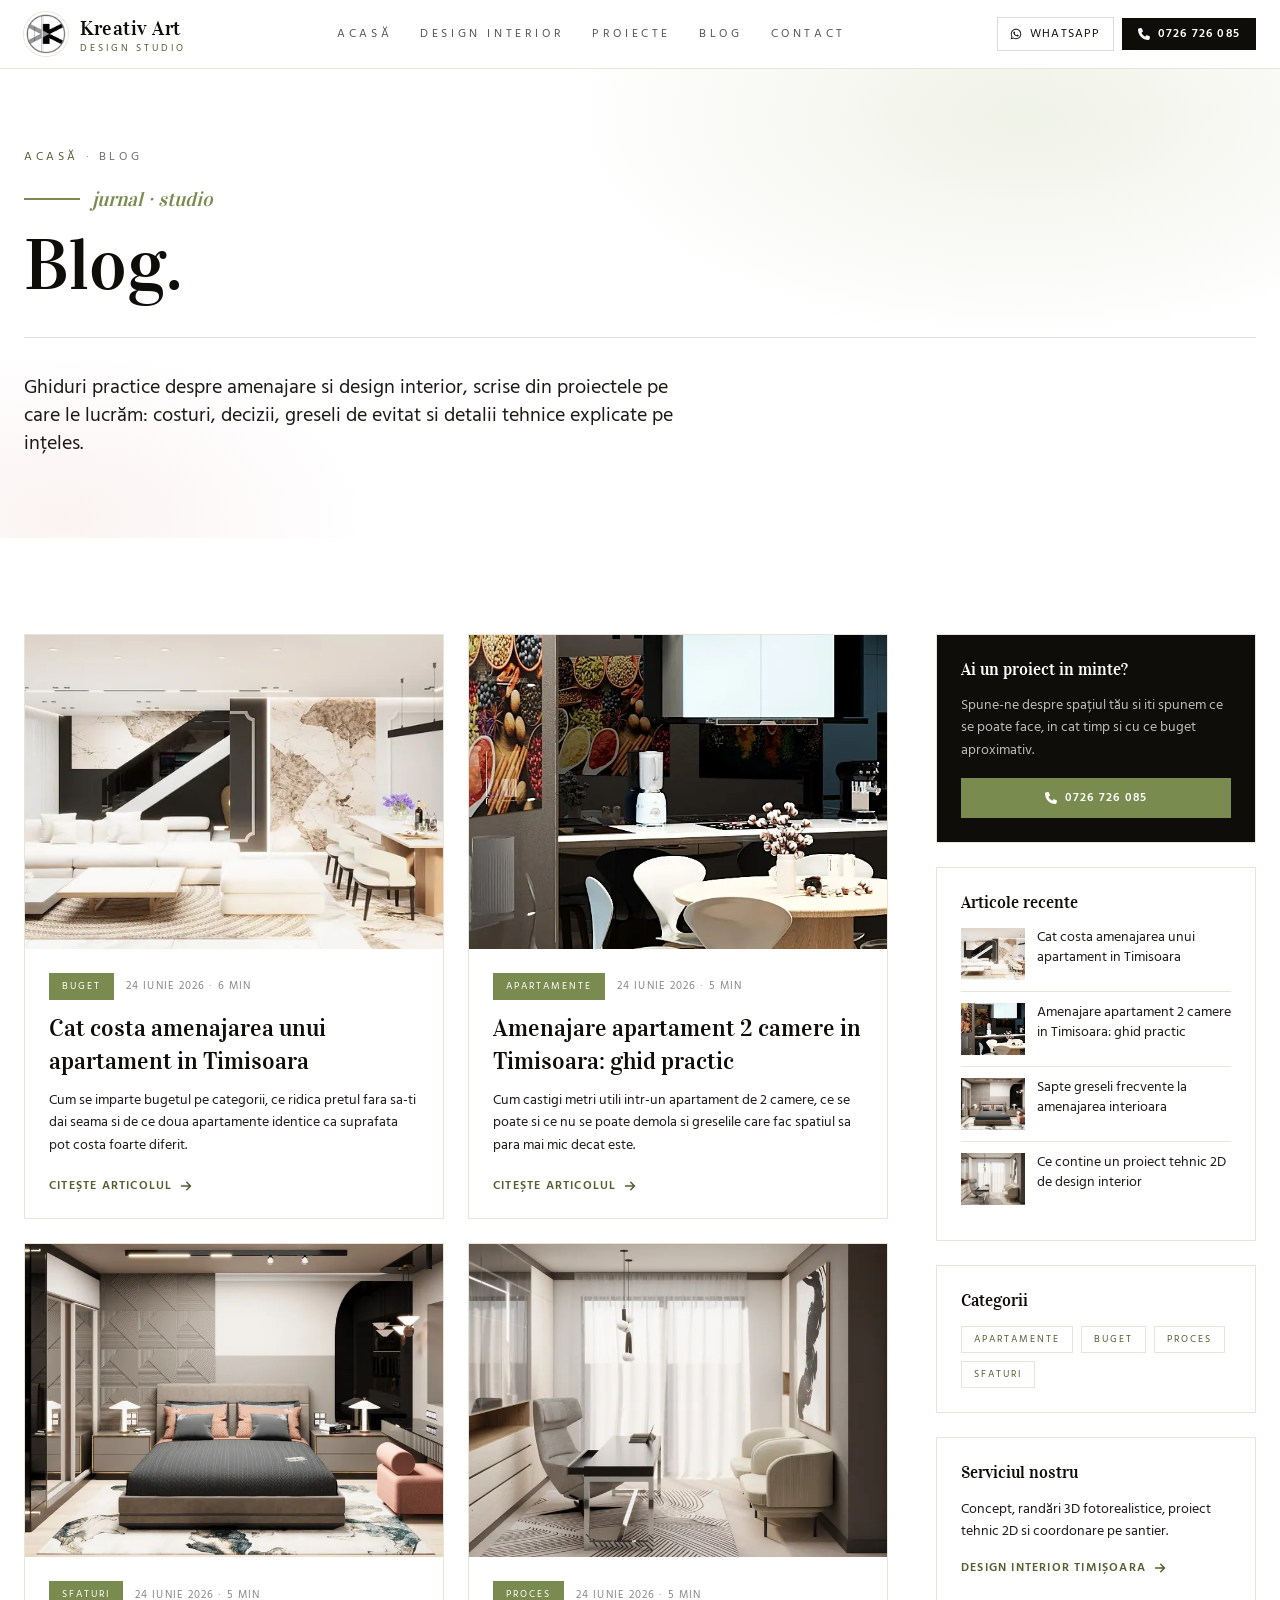
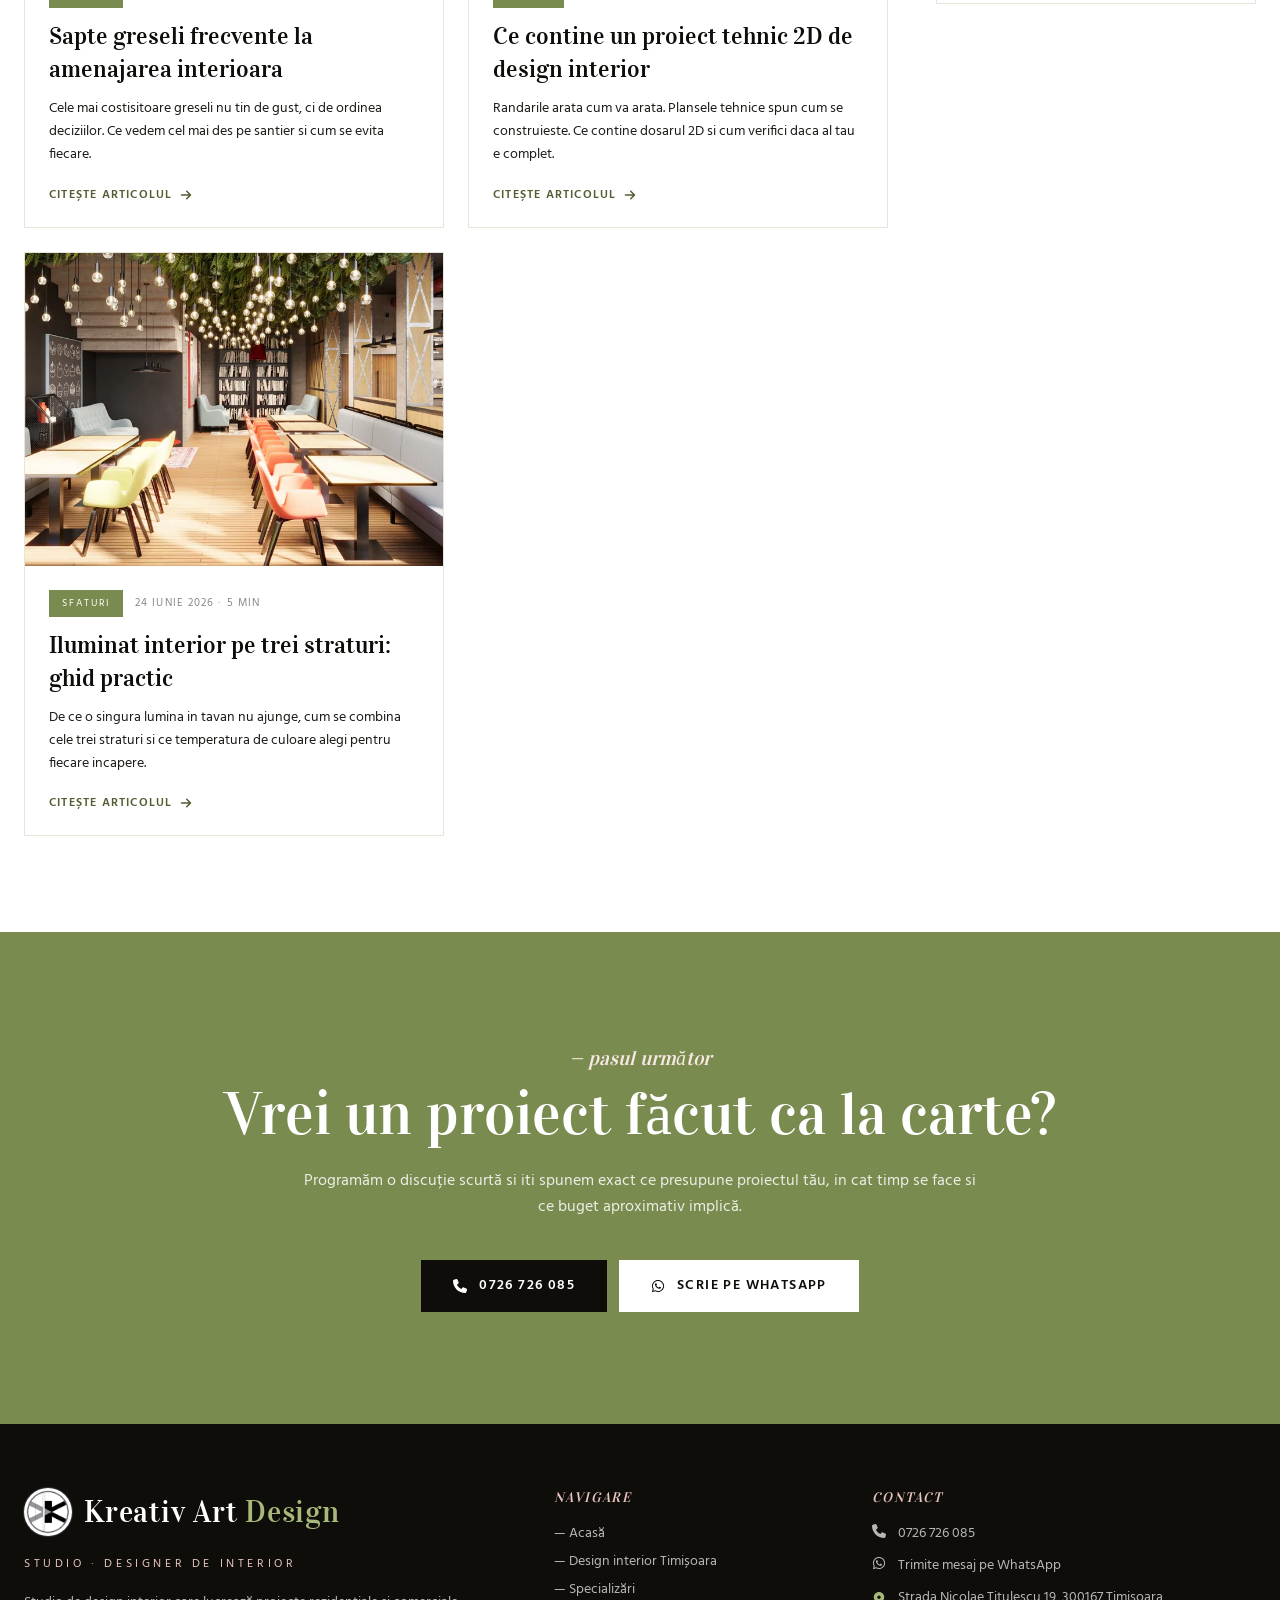
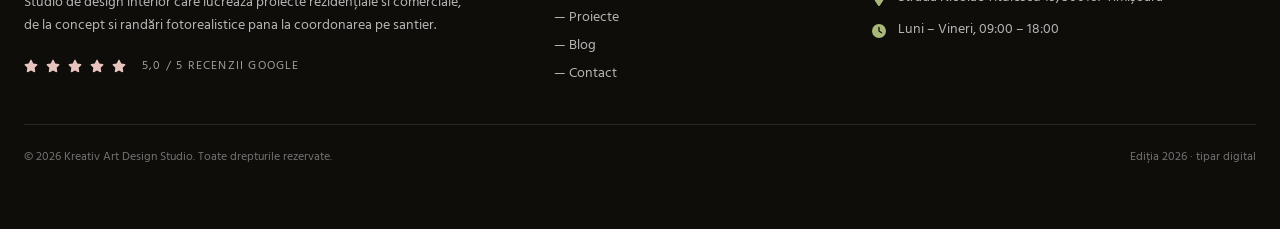
==== site/blog/index.html @ e0bafcd2 "Sectiune de blog cu primele cinci articole - pagina /blog/ cu grila de articole si coloana laterala " ====
<!DOCTYPE html>
<html lang="ro">
<head>
<meta charset="UTF-8">
<meta name="viewport" content="width=device-width, initial-scale=1.0">
<title>Blog - Design interior si amenajari | Kreativ Art Design</title>
<meta name="description" content="Articole despre design interior si amenajari: costuri, apartamente, greseli frecvente, proiect tehnic si iluminat. Ghiduri practice din Timisoara.">
<meta name="robots" content="index,follow,max-image-preview:large">
<meta name="author" content="Kreativ Art Design Studio">
<meta name="google-site-verification" content="pbTnIYH38If_KYZo2j_ozimMc3JBGdvkdGwirRdGf0g">
<link rel="canonical" href="https://kreativartdesign.ro/blog/">
<meta name="theme-color" content="#7a8b4f">
<link rel="icon" type="image/x-icon" href="../favicon.ico">
<link rel="apple-touch-icon" href="../apple-touch-icon.png">
<meta property="og:type" content="website">
<meta property="og:locale" content="ro_RO">
<meta property="og:site_name" content="Kreativ Art Design Studio">
<meta property="og:title" content="Blog - Design interior si amenajari | Kreativ Art Design">
<meta property="og:description" content="Articole despre design interior si amenajari: costuri, apartamente, greseli frecvente, proiect tehnic si iluminat. Ghiduri practice din Timisoara.">
<meta property="og:url" content="https://kreativartdesign.ro/blog/">
<meta property="og:image" content="https://kreativartdesign.ro/og-cover.png">
<meta name="twitter:card" content="summary_large_image">
<meta name="twitter:title" content="Blog - Design interior si amenajari | Kreativ Art Design">
<meta name="twitter:description" content="Articole despre design interior si amenajari: costuri, apartamente, greseli frecvente, proiect tehnic si iluminat. Ghiduri practice din Timisoara.">
<meta name="twitter:image" content="https://kreativartdesign.ro/og-cover.png">
<meta name="geo.region" content="RO-TM">
<meta name="geo.placename" content="Timi&#537;oara, Timi&#537;">
<script type="application/ld+json">
{
  "@context": "https://schema.org",
  "@graph": [
    {
      "@type": "Blog",
      "@id": "https://kreativartdesign.ro/blog/#blog",
      "url": "https://kreativartdesign.ro/blog/",
      "name": "Blog - Kreativ Art Design Studio",
      "inLanguage": "ro-RO",
      "description": "Articole despre design interior, amenajare si buget, scrise de studioul nostru din Timisoara.",
      "publisher": {
        "@id": "https://kreativartdesign.ro/#localbusiness"
      },
      "blogPost": [
        {
          "@type": "BlogPosting",
          "headline": "Cat costa amenajarea unui apartament in Timisoara",
          "url": "https://kreativartdesign.ro/blog/cat-costa-amenajarea-unui-apartament-in-timisoara/",
          "datePublished": "2026-06-24",
          "image": "https://kreativartdesign.ro/images/living-dining-marmura-proiect-rezidential.jpg"
        },
        {
          "@type": "BlogPosting",
          "headline": "Amenajare apartament 2 camere in Timisoara: ghid practic",
          "url": "https://kreativartdesign.ro/blog/amenajare-apartament-2-camere-timisoara/",
          "datePublished": "2026-06-24",
          "image": "https://kreativartdesign.ro/images/bucatarie-apartament-zona-dining.jpg"
        },
        {
          "@type": "BlogPosting",
          "headline": "Sapte greseli frecvente la amenajarea interioara",
          "url": "https://kreativartdesign.ro/blog/greseli-frecvente-amenajare-interioara/",
          "datePublished": "2026-06-24",
          "image": "https://kreativartdesign.ro/images/dormitor-matrimonial-accente-roz-panou-texturat.jpg"
        },
        {
          "@type": "BlogPosting",
          "headline": "Ce contine un proiect tehnic 2D de design interior",
          "url": "https://kreativartdesign.ro/blog/ce-contine-un-proiect-tehnic-2d/",
          "datePublished": "2026-06-24",
          "image": "https://kreativartdesign.ro/images/studio-lucru-mobilier-deschis-culoare.jpg"
        },
        {
          "@type": "BlogPosting",
          "headline": "Iluminat interior pe trei straturi: ghid practic",
          "url": "https://kreativartdesign.ro/blog/iluminat-interior-pe-trei-straturi/",
          "datePublished": "2026-06-24",
          "image": "https://kreativartdesign.ro/images/bistro-zona-biblioteca-pendant-edison.jpg"
        }
      ]
    },
    {
      "@type": "BreadcrumbList",
      "@id": "https://kreativartdesign.ro/blog/#breadcrumb",
      "itemListElement": [
        {
          "@type": "ListItem",
          "position": 1,
          "name": "Acasă",
          "item": "https://kreativartdesign.ro/"
        },
        {
          "@type": "ListItem",
          "position": 2,
          "name": "Blog",
          "item": "https://kreativartdesign.ro/blog/"
        }
      ]
    }
  ]
}
</script>
<link rel="preconnect" href="https://fonts.googleapis.com">
<link rel="preconnect" href="https://fonts.gstatic.com" crossorigin>
<link href="https://fonts.googleapis.com/css2?family=Vidaloka&family=Hind:wght@300;400;500;600;700&display=swap" rel="stylesheet">
<link rel="stylesheet" href="../styles.css">
<style>
  body { font-family: 'Hind', sans-serif; background: #ffffff; color: #0e0d0a; }
  .display { font-family: 'Vidaloka', serif; }
  .sr-only { position:absolute; width:1px; height:1px; padding:0; margin:-1px; overflow:hidden; clip:rect(0,0,0,0); white-space:nowrap; border:0; }
  .num { font-family: 'Vidaloka', serif; color: #7a8b4f; }
  .hairline { width: 100%; height: 1px; background: rgba(14,13,10,0.12); }
  .accent-bar { width: 56px; height: 2px; background: #7a8b4f; }
  html, body { overflow-x: clip; }
  [data-aos]{opacity:0;transition:opacity 800ms cubic-bezier(0.16,1,0.3,1),transform 800ms cubic-bezier(0.16,1,0.3,1);will-change:opacity,transform}
  [data-aos="fade-up"]{transform:translateY(28px)}
  [data-aos="fade-left"]{transform:translateX(28px)}
  [data-aos="fade-right"]{transform:translateX(-28px)}
  [data-aos].aos-in{opacity:1;transform:none}
  @media (prefers-reduced-motion: reduce){[data-aos]{opacity:1;transform:none;transition:none}}
  .zoom { overflow: hidden; }
  .zoom img { transition: transform 700ms cubic-bezier(0.16,1,0.3,1); }
  .zoom:hover img { transform: scale(1.05); }
  .hero-bg { background: radial-gradient(60% 80% at 80% 10%, rgba(168,184,122,0.18), transparent 60%), radial-gradient(40% 60% at 5% 95%, rgba(232,196,190,0.20), transparent 60%), #ffffff; }

  /* --- blog component (self-contained) --- */
  .kb-crumbs a{color:#525f33;text-decoration:none}
  .kb-crumbs a:hover{color:#7a8b4f}
  .kb-chip{display:inline-block;font-size:10px;letter-spacing:.2em;text-transform:uppercase;padding:5px 12px;border:1px solid #e8e4d8;color:#525f33;text-decoration:none;transition:all .2s;background:#fff}
  .kb-chip:hover{border-color:#7a8b4f;color:#7a8b4f}
  .kb-chip--solid{background:#7a8b4f;color:#fff!important;border-color:#7a8b4f}
  .kb-layout{display:grid;gap:3rem;align-items:start}
  @media(min-width:1024px){.kb-layout{grid-template-columns:1fr 320px}}
  @media(max-width:1023px){.kb-layout{grid-template-columns:1fr}}
  .kb-layout > *{min-width:0}
  @media(min-width:1024px){.kb-side{position:sticky;top:96px}}
  .kb-side h3{font-family:'Vidaloka',serif!important;font-size:17px!important;line-height:1.3!important;text-transform:none!important;color:#0e0d0a!important;margin:0 0 14px}
  .kb-side .kb-box{border:1px solid #e8e4d8;padding:24px;margin-bottom:24px;background:#fff}
  .kb-side .kb-box--cta{background:#0e0d0a}
  .kb-side .kb-box--cta h3{color:#fff!important}
  .kb-side .kb-box--cta p{color:rgba(255,255,255,.72);font-size:14px;line-height:1.6;margin:0 0 16px}
  .kb-recent a{display:flex;gap:12px;align-items:flex-start;text-decoration:none;padding:11px 0;border-top:1px solid #e8e4d8}
  .kb-recent a:first-child{border-top:0;padding-top:0}
  .kb-recent img{width:64px;height:52px;object-fit:cover;flex-shrink:0}
  .kb-recent span{font-size:13.5px;line-height:1.45;color:#1c1a16;transition:color .2s}
  .kb-recent a:hover span{color:#7a8b4f}
  /* article body */
  .kb-prose{font-size:17px;line-height:1.8;color:#1c1a16}
  .kb-prose p{margin:0 0 1.25rem}
  .kb-prose p.lead{font-size:19px;line-height:1.75;color:#0e0d0a}
  .kb-prose h2{font-family:'Vidaloka',serif!important;font-size:29px!important;line-height:1.25!important;font-weight:400!important;text-transform:none!important;color:#0e0d0a!important;margin:2.5rem 0 1rem;padding-top:1.5rem;border-top:1px solid #e8e4d8}
  .kb-prose h3{font-family:'Vidaloka',serif!important;font-size:21px!important;line-height:1.3!important;font-weight:400!important;text-transform:none!important;color:#0e0d0a!important;margin:1.9rem 0 .7rem}
  .kb-prose ul{margin:0 0 1.35rem;padding-left:0;list-style:none}
  .kb-prose ul li{position:relative;padding-left:26px;margin-bottom:.7rem}
  .kb-prose ul li:before{content:"";position:absolute;left:2px;top:11px;width:7px;height:7px;background:#7a8b4f}
  .kb-prose strong{color:#0e0d0a;font-weight:600}
  .kb-prose a{color:#525f33;text-decoration:underline;text-underline-offset:3px}
  .kb-prose a:hover{color:#7a8b4f}
  @media(max-width:767px){.kb-prose{font-size:16.5px}.kb-prose h2{font-size:25px!important}.kb-prose h3{font-size:19.5px!important}}
</style>
</head>
<body class="bg-white text-ink-700">
<svg width="0" height="0" style="position:absolute" aria-hidden="true" focusable="false">
<defs>
<symbol id="i-phone" viewBox="0 0 512 512"><path fill="currentColor" d="M164.9 24.6c-7.7-18.6-28-28.5-47.4-23.2l-88 24C12.1 30.2 0 46 0 64C0 311.4 200.6 512 448 512c18 0 33.8-12.1 38.6-29.5l24-88c5.3-19.4-4.6-39.7-23.2-47.4l-96-40c-16.3-6.8-35.2-2.1-46.3 11.6L304.7 368C234.3 334.7 177.3 277.7 144 207.3L193.3 167c13.7-11.2 18.4-30 11.6-46.3l-40-96z"/></symbol>
<symbol id="i-whatsapp" viewBox="0 0 448 512"><path fill="currentColor" d="M380.9 97.1C339 55.1 283.2 32 223.9 32c-122.4 0-222 99.6-222 222 0 39.1 10.2 77.3 29.6 111L0 480l117.7-30.9c32.4 17.7 68.9 27 106.1 27h.1c122.3 0 224.1-99.6 224.1-222 0-59.3-25.2-115-67.1-157zm-157 341.6c-33.2 0-65.7-8.9-94-25.7l-6.7-4-69.8 18.3L72 359.2l-4.4-7c-18.5-29.4-28.2-63.3-28.2-98.2 0-101.7 82.8-184.5 184.6-184.5 49.3 0 95.6 19.2 130.4 54.1 34.8 34.9 56.2 81.2 56.1 130.5 0 101.8-84.9 184.6-186.6 184.6zm101.2-138.2c-5.5-2.8-32.8-16.2-37.9-18-5.1-1.9-8.8-2.8-12.5 2.8-3.7 5.6-14.3 18-17.6 21.8-3.2 3.7-6.5 4.2-12 1.4-32.6-16.3-54-29.1-75.5-66-5.7-9.8 5.7-9.1 16.3-30.3 1.8-3.7.9-6.9-.5-9.7-1.4-2.8-12.5-30.1-17.1-41.2-4.5-10.8-9.1-9.3-12.5-9.5-3.2-.2-6.9-.2-10.6-.2-3.7 0-9.7 1.4-14.8 6.9-5.1 5.6-19.4 19-19.4 46.3 0 27.3 19.9 53.7 22.6 57.4 2.8 3.7 39.1 59.7 94.8 83.8 35.2 15.2 49 16.5 66.6 13.9 10.7-1.6 32.8-13.4 37.4-26.4 4.6-13 4.6-24.1 3.2-26.4-1.3-2.5-5-3.9-10.5-6.6z"/></symbol>
<symbol id="i-star" viewBox="0 0 576 512"><path fill="currentColor" d="M316.9 18C311.6 7 300.4 0 288.1 0s-23.4 7-28.8 18L195 150.3 51.4 171.5c-12 1.8-22 10.2-25.7 21.7s-.7 24.2 7.9 32.7L137.8 329 113.2 474.7c-2 12 3 24.2 12.9 31.3s23 8 33.8 2.3l128.3-68.5 128.3 68.5c10.8 5.7 23.9 4.9 33.8-2.3s14.9-19.3 12.9-31.3L438.5 329 542.7 225.9c8.6-8.5 11.7-21.2 7.9-32.7s-13.7-19.9-25.7-21.7L381.2 150.3 316.9 18z"/></symbol>
<symbol id="i-check" viewBox="0 0 448 512"><path fill="currentColor" d="M438.6 105.4c12.5 12.5 12.5 32.8 0 45.3l-256 256c-12.5 12.5-32.8 12.5-45.3 0l-128-128c-12.5-12.5-12.5-32.8 0-45.3s32.8-12.5 45.3 0L160 338.7 393.4 105.4c12.5-12.5 32.8-12.5 45.3 0z"/></symbol>
<symbol id="i-arrow-right" viewBox="0 0 448 512"><path fill="currentColor" d="M438.6 278.6c12.5-12.5 12.5-32.8 0-45.3l-160-160c-12.5-12.5-32.8-12.5-45.3 0s-12.5 32.8 0 45.3L338.8 224 32 224c-17.7 0-32 14.3-32 32s14.3 32 32 32l306.7 0L233.4 393.4c-12.5 12.5-12.5 32.8 0 45.3s32.8 12.5 45.3 0l160-160z"/></symbol>
<symbol id="i-location" viewBox="0 0 384 512"><path fill="currentColor" d="M215.7 499.2C267 435 384 279.4 384 192C384 86 298 0 192 0S0 86 0 192c0 87.4 117 243 168.3 307.2c12.3 15.3 35.1 15.3 47.4 0zM192 128a64 64 0 1 1 0 128 64 64 0 1 1 0-128z"/></symbol>
<symbol id="i-clock" viewBox="0 0 512 512"><path fill="currentColor" d="M256 0a256 256 0 1 1 0 512A256 256 0 1 1 256 0zM232 120l0 136c0 8 4 15.5 10.7 20l96 64c11 7.4 25.9 4.4 33.3-6.7s4.4-25.9-6.7-33.3L280 243.2 280 120c0-13.3-10.7-24-24-24s-24 10.7-24 24z"/></symbol>
<symbol id="i-pen-nib" viewBox="0 0 512 512"><path fill="currentColor" d="M368.4 18.3L312.7 74.1 437.9 199.3l55.7-55.7c21.9-21.9 21.9-57.3 0-79.2L447.6 18.3c-21.9-21.9-57.3-21.9-79.2 0zM288 97L24.9 360.1c-8.6 8.6-14.6 19.4-17.3 31.2L.4 481c-1.7 7.4 .5 15.2 5.9 20.6s13.2 7.6 20.6 5.9l89.7-21c11.8-2.7 22.6-8.7 31.2-17.3L416 207 288 97z"/></symbol>
</defs>
</svg>
<header class="sticky top-0 z-50 bg-white/90 backdrop-blur border-b border-line">
  <div class="max-w-7xl mx-auto px-4 md:px-6 py-3 flex items-center justify-between gap-4">
    <a href="/" class="flex items-center gap-3 shrink-0">
      <picture><source type="image/webp" srcset="../logo/kreativ-art-design-studio-logo.webp"><img src="../logo/kreativ-art-design-studio-logo.jpg" alt="Kreativ Art Design Studio - logo studio design interior Timi&#537;oara" width="44" height="44" class="h-11 w-11 rounded-full object-cover ring-1 ring-line" decoding="async"></picture>
      <span class="hidden sm:flex flex-col leading-tight">
        <span class="display text-xl text-ink-700 tracking-wide">Kreativ Art</span>
        <span class="text-[10px] uppercase tracking-[0.3em] text-olive-700">design studio</span>
      </span>
    </a>
    <nav class="hidden lg:flex items-center gap-7 text-xs uppercase tracking-[0.3em] text-ink-700/70">
      <a href="/" class="hover:text-olive-500 transition">Acas&#259;</a>
      <a href="/design-interior-timisoara/" class="hover:text-olive-500 transition">Design interior</a>
      <a href="/#proiecte" class="hover:text-olive-500 transition">Proiecte</a>
      <a href="/blog/" class="hover:text-olive-500 transition">Blog</a>
      <a href="/#contact" class="hover:text-olive-500 transition">Contact</a>
    </nav>
    <div class="flex items-center gap-2 shrink-0">
      <a href="https://wa.me/40726726085" class="hidden md:inline-flex items-center gap-2 border border-ink-700/15 hover:border-olive-500 hover:text-olive-500 text-xs uppercase tracking-widest px-3 py-2 transition">
        <svg class="inline-block fill-current align-[-0.125em]" width="1em" height="1em" aria-hidden="true" focusable="false"><use href="#i-whatsapp"/></svg> WhatsApp
      </a>
      <a href="tel:0726726085" aria-label="Sun&#259; 0726 726 085" class="inline-flex items-center gap-2 bg-ink-700 text-white hover:bg-olive-500 px-4 py-2 text-xs uppercase tracking-widest font-semibold transition">
        <svg class="inline-block fill-current align-[-0.125em]" width="1em" height="1em" aria-hidden="true" focusable="false"><use href="#i-phone"/></svg> <span class="hidden sm:inline">0726 726 085</span>
      </a>
    </div>
  </div>
</header>
<section class="hero-bg relative">
  <div class="max-w-7xl mx-auto px-4 md:px-6 pt-8 md:pt-20 pb-12 md:pb-20" data-aos="fade-up">
    <p class="kb-crumbs text-xs uppercase tracking-[0.3em] text-ink-700/60 mb-5"><a href="/">Acas&#259;</a> &middot; Blog</p>
    <div class="flex items-center gap-3 mb-4">
      <span class="accent-bar"></span>
      <p class="display italic text-olive-500 text-base md:text-xl">jurnal &middot; studio</p>
    </div>
    <h1 class="display text-5xl md:text-7xl leading-[0.92] text-ink-700">Blog.</h1>
    <div class="hairline my-6 md:my-9"></div>
    <p class="text-base md:text-xl text-ink-500 leading-relaxed max-w-2xl">Ghiduri practice despre amenajare si design interior, scrise din proiectele pe care le lucr&#259;m: costuri, decizii, greseli de evitat si detalii tehnice explicate pe in&#539;eles.</p>
  </div>
</section>

<section class="py-16 md:py-24 bg-white">
  <div class="max-w-7xl mx-auto px-4 md:px-6">
    <div class="kb-layout">
      <div>
        <div class="grid md:grid-cols-2 gap-6" data-aos="fade-up">
      <article class="group border border-line hover:border-olive-500 transition bg-white flex flex-col">
        <a href="/blog/cat-costa-amenajarea-unui-apartament-in-timisoara/" class="zoom aspect-[4/3] overflow-hidden bg-rose-100 block">
          <picture><source type="image/webp" srcset="../images/living-dining-marmura-proiect-rezidential-480.webp 480w, ../images/living-dining-marmura-proiect-rezidential-960.webp 960w, ../images/living-dining-marmura-proiect-rezidential-1920.webp 1920w" sizes="(max-width:640px) 90vw, (max-width:1024px) 50vw, 720px"><img src="../images/living-dining-marmura-proiect-rezidential.jpg" alt="Living amenajat intr-un apartament din Timisoara" width="2560" height="1070" loading="lazy" decoding="async" class="w-full h-full object-cover"></picture>
        </a>
        <div class="p-6 flex flex-col">
          <div class="flex flex-wrap items-center gap-3 mb-3">
            <span class="kb-chip kb-chip--solid">Buget</span>
            <span class="text-[11px] uppercase tracking-widest text-ink-700/50">24 iunie 2026 &middot; 6 min</span>
          </div>
          <h2 class="display text-2xl text-ink-700 leading-snug"><a href="/blog/cat-costa-amenajarea-unui-apartament-in-timisoara/" style="color:inherit;text-decoration:none">Cat costa amenajarea unui apartament in Timisoara</a></h2>
          <p class="text-sm text-ink-500 mt-3 leading-relaxed">Cum se imparte bugetul pe categorii, ce ridica pretul fara sa-ti dai seama si de ce doua apartamente identice ca suprafata pot costa foarte diferit.</p>
          <a href="/blog/cat-costa-amenajarea-unui-apartament-in-timisoara/" class="inline-flex items-center gap-2 mt-5 text-olive-700 hover:text-olive-500 transition font-semibold text-xs uppercase tracking-widest">
            Cite&#537;te articolul <svg class="inline-block fill-current align-[-0.125em]" width="1em" height="1em" aria-hidden="true" focusable="false"><use href="#i-arrow-right"/></svg>
          </a>
        </div>
      </article>
      <article class="group border border-line hover:border-olive-500 transition bg-white flex flex-col">
        <a href="/blog/amenajare-apartament-2-camere-timisoara/" class="zoom aspect-[4/3] overflow-hidden bg-rose-100 block">
          <picture><source type="image/webp" srcset="../images/bucatarie-apartament-zona-dining-480.webp 480w, ../images/bucatarie-apartament-zona-dining-960.webp 960w, ../images/bucatarie-apartament-zona-dining-1920.webp 1920w" sizes="(max-width:640px) 90vw, (max-width:1024px) 50vw, 720px"><img src="../images/bucatarie-apartament-zona-dining.jpg" alt="Bucatarie cu zona de dining intr-un apartament de 2 camere" width="650" height="1308" loading="lazy" decoding="async" class="w-full h-full object-cover"></picture>
        </a>
        <div class="p-6 flex flex-col">
          <div class="flex flex-wrap items-center gap-3 mb-3">
            <span class="kb-chip kb-chip--solid">Apartamente</span>
            <span class="text-[11px] uppercase tracking-widest text-ink-700/50">24 iunie 2026 &middot; 5 min</span>
          </div>
          <h2 class="display text-2xl text-ink-700 leading-snug"><a href="/blog/amenajare-apartament-2-camere-timisoara/" style="color:inherit;text-decoration:none">Amenajare apartament 2 camere in Timisoara: ghid practic</a></h2>
          <p class="text-sm text-ink-500 mt-3 leading-relaxed">Cum castigi metri utili intr-un apartament de 2 camere, ce se poate si ce nu se poate demola si greselile care fac spatiul sa para mai mic decat este.</p>
          <a href="/blog/amenajare-apartament-2-camere-timisoara/" class="inline-flex items-center gap-2 mt-5 text-olive-700 hover:text-olive-500 transition font-semibold text-xs uppercase tracking-widest">
            Cite&#537;te articolul <svg class="inline-block fill-current align-[-0.125em]" width="1em" height="1em" aria-hidden="true" focusable="false"><use href="#i-arrow-right"/></svg>
          </a>
        </div>
      </article>
      <article class="group border border-line hover:border-olive-500 transition bg-white flex flex-col">
        <a href="/blog/greseli-frecvente-amenajare-interioara/" class="zoom aspect-[4/3] overflow-hidden bg-rose-100 block">
          <picture><source type="image/webp" srcset="../images/dormitor-matrimonial-accente-roz-panou-texturat-480.webp 480w, ../images/dormitor-matrimonial-accente-roz-panou-texturat-960.webp 960w, ../images/dormitor-matrimonial-accente-roz-panou-texturat-1920.webp 1920w" sizes="(max-width:640px) 90vw, (max-width:1024px) 50vw, 720px"><img src="../images/dormitor-matrimonial-accente-roz-panou-texturat.jpg" alt="Dormitor matrimonial cu panou texturat si accente calde" width="2325" height="1308" loading="lazy" decoding="async" class="w-full h-full object-cover"></picture>
        </a>
        <div class="p-6 flex flex-col">
          <div class="flex flex-wrap items-center gap-3 mb-3">
            <span class="kb-chip kb-chip--solid">Sfaturi</span>
            <span class="text-[11px] uppercase tracking-widest text-ink-700/50">24 iunie 2026 &middot; 5 min</span>
          </div>
          <h2 class="display text-2xl text-ink-700 leading-snug"><a href="/blog/greseli-frecvente-amenajare-interioara/" style="color:inherit;text-decoration:none">Sapte greseli frecvente la amenajarea interioara</a></h2>
          <p class="text-sm text-ink-500 mt-3 leading-relaxed">Cele mai costisitoare greseli nu tin de gust, ci de ordinea deciziilor. Ce vedem cel mai des pe santier si cum se evita fiecare.</p>
          <a href="/blog/greseli-frecvente-amenajare-interioara/" class="inline-flex items-center gap-2 mt-5 text-olive-700 hover:text-olive-500 transition font-semibold text-xs uppercase tracking-widest">
            Cite&#537;te articolul <svg class="inline-block fill-current align-[-0.125em]" width="1em" height="1em" aria-hidden="true" focusable="false"><use href="#i-arrow-right"/></svg>
          </a>
        </div>
      </article>
      <article class="group border border-line hover:border-olive-500 transition bg-white flex flex-col">
        <a href="/blog/ce-contine-un-proiect-tehnic-2d/" class="zoom aspect-[4/3] overflow-hidden bg-rose-100 block">
          <picture><source type="image/webp" srcset="../images/studio-lucru-mobilier-deschis-culoare-480.webp 480w, ../images/studio-lucru-mobilier-deschis-culoare-960.webp 960w, ../images/studio-lucru-mobilier-deschis-culoare-1920.webp 1920w" sizes="(max-width:640px) 90vw, (max-width:1024px) 50vw, 720px"><img src="../images/studio-lucru-mobilier-deschis-culoare.jpg" alt="Detaliu de mobilier pe comanda dintr-un proiect tehnic" width="2325" height="1308" loading="lazy" decoding="async" class="w-full h-full object-cover"></picture>
        </a>
        <div class="p-6 flex flex-col">
          <div class="flex flex-wrap items-center gap-3 mb-3">
            <span class="kb-chip kb-chip--solid">Proces</span>
            <span class="text-[11px] uppercase tracking-widest text-ink-700/50">24 iunie 2026 &middot; 5 min</span>
          </div>
          <h2 class="display text-2xl text-ink-700 leading-snug"><a href="/blog/ce-contine-un-proiect-tehnic-2d/" style="color:inherit;text-decoration:none">Ce contine un proiect tehnic 2D de design interior</a></h2>
          <p class="text-sm text-ink-500 mt-3 leading-relaxed">Randarile arata cum va arata. Plansele tehnice spun cum se construieste. Ce contine dosarul 2D si cum verifici daca al tau e complet.</p>
          <a href="/blog/ce-contine-un-proiect-tehnic-2d/" class="inline-flex items-center gap-2 mt-5 text-olive-700 hover:text-olive-500 transition font-semibold text-xs uppercase tracking-widest">
            Cite&#537;te articolul <svg class="inline-block fill-current align-[-0.125em]" width="1em" height="1em" aria-hidden="true" focusable="false"><use href="#i-arrow-right"/></svg>
          </a>
        </div>
      </article>
      <article class="group border border-line hover:border-olive-500 transition bg-white flex flex-col">
        <a href="/blog/iluminat-interior-pe-trei-straturi/" class="zoom aspect-[4/3] overflow-hidden bg-rose-100 block">
          <picture><source type="image/webp" srcset="../images/bistro-zona-biblioteca-pendant-edison-480.webp 480w, ../images/bistro-zona-biblioteca-pendant-edison-960.webp 960w, ../images/bistro-zona-biblioteca-pendant-edison-1920.webp 1920w" sizes="(max-width:640px) 90vw, (max-width:1024px) 50vw, 720px"><img src="../images/bistro-zona-biblioteca-pendant-edison.jpg" alt="Zona cu pendant-uri si iluminat de accent" width="2325" height="1308" loading="lazy" decoding="async" class="w-full h-full object-cover"></picture>
        </a>
        <div class="p-6 flex flex-col">
          <div class="flex flex-wrap items-center gap-3 mb-3">
            <span class="kb-chip kb-chip--solid">Sfaturi</span>
            <span class="text-[11px] uppercase tracking-widest text-ink-700/50">24 iunie 2026 &middot; 5 min</span>
          </div>
          <h2 class="display text-2xl text-ink-700 leading-snug"><a href="/blog/iluminat-interior-pe-trei-straturi/" style="color:inherit;text-decoration:none">Iluminat interior pe trei straturi: ghid practic</a></h2>
          <p class="text-sm text-ink-500 mt-3 leading-relaxed">De ce o singura lumina in tavan nu ajunge, cum se combina cele trei straturi si ce temperatura de culoare alegi pentru fiecare incapere.</p>
          <a href="/blog/iluminat-interior-pe-trei-straturi/" class="inline-flex items-center gap-2 mt-5 text-olive-700 hover:text-olive-500 transition font-semibold text-xs uppercase tracking-widest">
            Cite&#537;te articolul <svg class="inline-block fill-current align-[-0.125em]" width="1em" height="1em" aria-hidden="true" focusable="false"><use href="#i-arrow-right"/></svg>
          </a>
        </div>
      </article>
        </div>
      </div>
<aside class="kb-side">
  <div class="kb-box kb-box--cta">
    <h3>Ai un proiect in minte?</h3>
    <p>Spune-ne despre spa&#539;iul t&#259;u si iti spunem ce se poate face, in cat timp si cu ce buget aproximativ.</p>
    <a href="tel:0726726085" class="inline-flex items-center justify-center gap-2 bg-olive-500 text-white px-6 py-3 hover:bg-white hover:text-ink-700 transition font-semibold text-xs uppercase tracking-widest w-full">
      <svg class="inline-block fill-current align-[-0.125em]" width="1em" height="1em" aria-hidden="true" focusable="false"><use href="#i-phone"/></svg> 0726 726 085
    </a>
  </div>
  <div class="kb-box">
    <h3>Articole recente</h3>
    <div class="kb-recent"><a href="/blog/cat-costa-amenajarea-unui-apartament-in-timisoara/"><img src="../images/living-dining-marmura-proiect-rezidential-480.webp" alt="Living amenajat intr-un apartament din Timisoara" width="64" height="52" loading="lazy" decoding="async"><span>Cat costa amenajarea unui apartament in Timisoara</span></a><a href="/blog/amenajare-apartament-2-camere-timisoara/"><img src="../images/bucatarie-apartament-zona-dining-480.webp" alt="Bucatarie cu zona de dining intr-un apartament de 2 camere" width="64" height="52" loading="lazy" decoding="async"><span>Amenajare apartament 2 camere in Timisoara: ghid practic</span></a><a href="/blog/greseli-frecvente-amenajare-interioara/"><img src="../images/dormitor-matrimonial-accente-roz-panou-texturat-480.webp" alt="Dormitor matrimonial cu panou texturat si accente calde" width="64" height="52" loading="lazy" decoding="async"><span>Sapte greseli frecvente la amenajarea interioara</span></a><a href="/blog/ce-contine-un-proiect-tehnic-2d/"><img src="../images/studio-lucru-mobilier-deschis-culoare-480.webp" alt="Detaliu de mobilier pe comanda dintr-un proiect tehnic" width="64" height="52" loading="lazy" decoding="async"><span>Ce contine un proiect tehnic 2D de design interior</span></a></div>
  </div>
  <div class="kb-box">
    <h3>Categorii</h3>
    <div class="flex flex-wrap gap-2"><a class="kb-chip" href="/blog/#apartamente">Apartamente</a> <a class="kb-chip" href="/blog/#buget">Buget</a> <a class="kb-chip" href="/blog/#proces">Proces</a> <a class="kb-chip" href="/blog/#sfaturi">Sfaturi</a></div>
  </div>
  <div class="kb-box">
    <h3>Serviciul nostru</h3>
    <p class="text-sm text-ink-500 leading-relaxed">Concept, rand&#259;ri 3D fotorealistice, proiect tehnic 2D si coordonare pe santier.</p>
    <a href="/design-interior-timisoara/" class="inline-flex items-center gap-2 mt-4 text-olive-700 hover:text-olive-500 transition font-semibold text-xs uppercase tracking-widest">
      Design interior Timi&#537;oara <svg class="inline-block fill-current align-[-0.125em]" width="1em" height="1em" aria-hidden="true" focusable="false"><use href="#i-arrow-right"/></svg>
    </a>
  </div>
</aside>
    </div>
  </div>
</section>

<section class="py-20 md:py-28 bg-olive-500 text-white relative overflow-hidden">
  <div class="relative max-w-5xl mx-auto px-4 md:px-6 text-center" data-aos="fade-up">
    <p class="display italic text-rose-100 text-xl mb-3">&mdash; pasul urm&#259;tor</p>
    <h2 class="display text-4xl md:text-6xl leading-[1.05]">Vrei un proiect f&#259;cut ca la carte?</h2>
    <p class="text-white/85 mt-6 max-w-2xl mx-auto leading-relaxed">Program&#259;m o discu&#539;ie scurt&#259; si iti spunem exact ce presupune proiectul t&#259;u, in cat timp se face si ce buget aproximativ implic&#259;.</p>
    <div class="mt-10 flex flex-col sm:flex-row sm:flex-wrap justify-center gap-3">
      <a href="tel:0726726085" class="inline-flex items-center justify-center gap-3 bg-ink-700 text-white px-8 py-4 hover:bg-white hover:text-ink-700 transition font-semibold text-sm uppercase tracking-widest">
        <svg class="inline-block fill-current align-[-0.125em]" width="1em" height="1em" aria-hidden="true" focusable="false"><use href="#i-phone"/></svg> 0726 726 085
      </a>
      <a href="https://wa.me/40726726085" class="inline-flex items-center justify-center gap-3 bg-white text-ink-700 px-8 py-4 hover:bg-ink-700 hover:text-white transition font-semibold text-sm uppercase tracking-widest">
        <svg class="inline-block fill-current align-[-0.125em]" width="1em" height="1em" aria-hidden="true" focusable="false"><use href="#i-whatsapp"/></svg> Scrie pe WhatsApp
      </a>
    </div>
  </div>
</section>
<footer class="bg-ink-700 text-white/70">
  <div class="max-w-7xl mx-auto px-4 md:px-6 py-16">
    <div class="grid lg:grid-cols-12 gap-10 mb-10">
      <div class="lg:col-span-5">
        <div class="flex items-center gap-3 mb-5">
          <picture><source type="image/webp" srcset="../logo/kreativ-art-design-studio-logo.webp"><img src="../logo/kreativ-art-design-studio-logo.jpg" alt="Kreativ Art Design Studio - logo" width="48" height="48" class="h-12 w-12 rounded-full object-cover ring-1 ring-white/15" decoding="async" loading="lazy"></picture>
          <p class="display text-3xl text-white tracking-wide leading-none">Kreativ Art <span class="text-olive-300">Design</span></p>
        </div>
        <p class="text-xs uppercase tracking-[0.3em] text-rose-300 mt-2">Studio &middot; Designer de interior</p>
        <p class="text-sm mt-5 leading-relaxed text-white/70 max-w-md">Studio de design interior care lucreaz&#259; proiecte reziden&#539;iale si comerciale, de la concept si rand&#259;ri fotorealistice pana la coordonarea pe santier.</p>
        <div class="flex items-center gap-2 mt-5 text-rose-300 text-sm">
          <svg class="inline-block fill-current align-[-0.125em]" width="1em" height="1em" aria-hidden="true" focusable="false"><use href="#i-star"/></svg><svg class="inline-block fill-current align-[-0.125em]" width="1em" height="1em" aria-hidden="true" focusable="false"><use href="#i-star"/></svg><svg class="inline-block fill-current align-[-0.125em]" width="1em" height="1em" aria-hidden="true" focusable="false"><use href="#i-star"/></svg><svg class="inline-block fill-current align-[-0.125em]" width="1em" height="1em" aria-hidden="true" focusable="false"><use href="#i-star"/></svg><svg class="inline-block fill-current align-[-0.125em]" width="1em" height="1em" aria-hidden="true" focusable="false"><use href="#i-star"/></svg>
          <span class="text-white/60 ml-2 text-xs uppercase tracking-widest">5,0 / 5 Recenzii Google</span>
        </div>
      </div>
      <div class="lg:col-span-3">
        <p class="display italic text-rose-300 text-sm uppercase tracking-widest mb-4">Navigare</p>
        <ul class="space-y-2 text-sm">
          <li><a href="/" class="hover:text-rose-300 transition">&mdash; Acas&#259;</a></li>
          <li><a href="/design-interior-timisoara/" class="hover:text-rose-300 transition">&mdash; Design interior Timi&#537;oara</a></li>
          <li><a href="/#specializari" class="hover:text-rose-300 transition">&mdash; Specializ&#259;ri</a></li>
          <li><a href="/#proiecte" class="hover:text-rose-300 transition">&mdash; Proiecte</a></li>
          <li><a href="/blog/" class="hover:text-rose-300 transition">&mdash; Blog</a></li>
          <li><a href="/#contact" class="hover:text-rose-300 transition">&mdash; Contact</a></li>
        </ul>
      </div>
      <div class="lg:col-span-4">
        <p class="display italic text-rose-300 text-sm uppercase tracking-widest mb-4">Contact</p>
        <ul class="space-y-3 text-sm">
          <li class="flex items-start gap-3"><svg class="inline-block fill-current align-[-0.125em]" width="1em" height="1em" aria-hidden="true" focusable="false"><use href="#i-phone"/></svg><a href="tel:0726726085" class="hover:text-rose-300 transition">0726 726 085</a></li>
          <li class="flex items-start gap-3"><svg class="inline-block fill-current align-[-0.125em]" width="1em" height="1em" aria-hidden="true" focusable="false"><use href="#i-whatsapp"/></svg><a href="https://wa.me/40726726085" class="hover:text-rose-300 transition">Trimite mesaj pe WhatsApp</a></li>
          <li class="flex items-start gap-3"><svg class="inline-block fill-current align-[-0.125em] text-olive-300 mt-1" width="1em" height="1em" aria-hidden="true" focusable="false"><use href="#i-location"/></svg><span>Strada Nicolae Titulescu 19, 300167 Timi&#537;oara</span></li>
          <li class="flex items-start gap-3"><svg class="inline-block fill-current align-[-0.125em] text-olive-300 mt-1" width="1em" height="1em" aria-hidden="true" focusable="false"><use href="#i-clock"/></svg><span>Luni &ndash; Vineri, 09:00 &ndash; 18:00</span></li>
        </ul>
      </div>
    </div>
    <div class="border-t border-white/10 pt-6 flex flex-col md:flex-row gap-3 items-center justify-between text-xs">
      <p class="opacity-60">&copy; 2026 Kreativ Art Design Studio. Toate drepturile rezervate.</p>
      <p class="opacity-60">Edi&#539;ia 2026 &middot; tipar digital</p>
    </div>
  </div>
</footer>

<div class="md:hidden fixed bottom-0 left-0 right-0 bg-ink-700 text-white grid grid-cols-2 z-50 border-t-2 border-olive-500">
  <a href="tel:0726726085" class="py-4 text-center text-sm border-r border-white/15 display"><svg class="inline-block fill-current align-[-0.125em]" width="1em" height="1em" aria-hidden="true" focusable="false"><use href="#i-phone"/></svg> 0726 726 085</a>
  <a href="https://wa.me/40726726085" class="py-4 text-center text-sm display"><svg class="inline-block fill-current align-[-0.125em]" width="1em" height="1em" aria-hidden="true" focusable="false"><use href="#i-whatsapp"/></svg> WhatsApp</a>
</div>
<div class="md:hidden h-16"></div>
<!-- Google tag (gtag.js) -->
<script async src="https://www.googletagmanager.com/gtag/js?id=G-HKGL1LG9NJ"></script>
<script>
  window.dataLayer = window.dataLayer || [];
  function gtag(){dataLayer.push(arguments);}
  gtag('js', new Date());
  gtag('config', 'G-HKGL1LG9NJ');
</script>
<script>
  (function(){
    var els=document.querySelectorAll('[data-aos]');
    if(!('IntersectionObserver' in window)){els.forEach(function(el){el.classList.add('aos-in')});return;}
    var io=new IntersectionObserver(function(en){en.forEach(function(e){if(e.isIntersecting){e.target.classList.add('aos-in');io.unobserve(e.target)}})},{rootMargin:'0px 0px -60px 0px',threshold:.05});
    els.forEach(function(el){io.observe(el)});
  })();
</script>
</body>
</html>
---- site/styles.css ----
*,:after,:before{--tw-border-spacing-x:0;--tw-border-spacing-y:0;--tw-translate-x:0;--tw-translate-y:0;--tw-rotate:0;--tw-skew-x:0;--tw-skew-y:0;--tw-scale-x:1;--tw-scale-y:1;--tw-pan-x: ;--tw-pan-y: ;--tw-pinch-zoom: ;--tw-scroll-snap-strictness:proximity;--tw-gradient-from-position: ;--tw-gradient-via-position: ;--tw-gradient-to-position: ;--tw-ordinal: ;--tw-slashed-zero: ;--tw-numeric-figure: ;--tw-numeric-spacing: ;--tw-numeric-fraction: ;--tw-ring-inset: ;--tw-ring-offset-width:0px;--tw-ring-offset-color:#fff;--tw-ring-color:rgba(59,130,246,.5);--tw-ring-offset-shadow:0 0 #0000;--tw-ring-shadow:0 0 #0000;--tw-shadow:0 0 #0000;--tw-shadow-colored:0 0 #0000;--tw-blur: ;--tw-brightness: ;--tw-contrast: ;--tw-grayscale: ;--tw-hue-rotate: ;--tw-invert: ;--tw-saturate: ;--tw-sepia: ;--tw-drop-shadow: ;--tw-backdrop-blur: ;--tw-backdrop-brightness: ;--tw-backdrop-contrast: ;--tw-backdrop-grayscale: ;--tw-backdrop-hue-rotate: ;--tw-backdrop-invert: ;--tw-backdrop-opacity: ;--tw-backdrop-saturate: ;--tw-backdrop-sepia: ;--tw-contain-size: ;--tw-contain-layout: ;--tw-contain-paint: ;--tw-contain-style: }::backdrop{--tw-border-spacing-x:0;--tw-border-spacing-y:0;--tw-translate-x:0;--tw-translate-y:0;--tw-rotate:0;--tw-skew-x:0;--tw-skew-y:0;--tw-scale-x:1;--tw-scale-y:1;--tw-pan-x: ;--tw-pan-y: ;--tw-pinch-zoom: ;--tw-scroll-snap-strictness:proximity;--tw-gradient-from-position: ;--tw-gradient-via-position: ;--tw-gradient-to-position: ;--tw-ordinal: ;--tw-slashed-zero: ;--tw-numeric-figure: ;--tw-numeric-spacing: ;--tw-numeric-fraction: ;--tw-ring-inset: ;--tw-ring-offset-width:0px;--tw-ring-offset-color:#fff;--tw-ring-color:rgba(59,130,246,.5);--tw-ring-offset-shadow:0 0 #0000;--tw-ring-shadow:0 0 #0000;--tw-shadow:0 0 #0000;--tw-shadow-colored:0 0 #0000;--tw-blur: ;--tw-brightness: ;--tw-contrast: ;--tw-grayscale: ;--tw-hue-rotate: ;--tw-invert: ;--tw-saturate: ;--tw-sepia: ;--tw-drop-shadow: ;--tw-backdrop-blur: ;--tw-backdrop-brightness: ;--tw-backdrop-contrast: ;--tw-backdrop-grayscale: ;--tw-backdrop-hue-rotate: ;--tw-backdrop-invert: ;--tw-backdrop-opacity: ;--tw-backdrop-saturate: ;--tw-backdrop-sepia: ;--tw-contain-size: ;--tw-contain-layout: ;--tw-contain-paint: ;--tw-contain-style: }/*! tailwindcss v3.4.19 | MIT License | https://tailwindcss.com*/*,:after,:before{box-sizing:border-box;border:0 solid #e5e7eb}:after,:before{--tw-content:""}:host,html{line-height:1.5;-webkit-text-size-adjust:100%;-moz-tab-size:4;-o-tab-size:4;tab-size:4;font-family:Hind,sans-serif;font-feature-settings:normal;font-variation-settings:normal;-webkit-tap-highlight-color:transparent}body{margin:0;line-height:inherit}hr{height:0;color:inherit;border-top-width:1px}abbr:where([title]){-webkit-text-decoration:underline dotted;text-decoration:underline dotted}h1,h2,h3,h4,h5,h6{font-size:inherit;font-weight:inherit}a{color:inherit;text-decoration:inherit}b,strong{font-weight:bolder}code,kbd,pre,samp{font-family:ui-monospace,SFMono-Regular,Menlo,Monaco,Consolas,Liberation Mono,Courier New,monospace;font-feature-settings:normal;font-variation-settings:normal;font-size:1em}small{font-size:80%}sub,sup{font-size:75%;line-height:0;position:relative;vertical-align:baseline}sub{bottom:-.25em}sup{top:-.5em}table{text-indent:0;border-color:inherit;border-collapse:collapse}button,input,optgroup,select,textarea{font-family:inherit;font-feature-settings:inherit;font-variation-settings:inherit;font-size:100%;font-weight:inherit;line-height:inherit;letter-spacing:inherit;color:inherit;margin:0;padding:0}button,select{text-transform:none}button,input:where([type=button]),input:where([type=reset]),input:where([type=submit]){-webkit-appearance:button;background-color:transparent;background-image:none}:-moz-focusring{outline:auto}:-moz-ui-invalid{box-shadow:none}progress{vertical-align:baseline}::-webkit-inner-spin-button,::-webkit-outer-spin-button{height:auto}[type=search]{-webkit-appearance:textfield;outline-offset:-2px}::-webkit-search-decoration{-webkit-appearance:none}::-webkit-file-upload-button{-webkit-appearance:button;font:inherit}summary{display:list-item}blockquote,dd,dl,figure,h1,h2,h3,h4,h5,h6,hr,p,pre{margin:0}fieldset{margin:0}fieldset,legend{padding:0}menu,ol,ul{list-style:none;margin:0;padding:0}dialog{padding:0}textarea{resize:vertical}input::-moz-placeholder,textarea::-moz-placeholder{opacity:1;color:#9ca3af}input::placeholder,textarea::placeholder{opacity:1;color:#9ca3af}[role=button],button{cursor:pointer}:disabled{cursor:default}audio,canvas,embed,iframe,img,object,svg,video{display:block;vertical-align:middle}img,video{max-width:100%;height:auto}[hidden]:where(:not([hidden=until-found])){display:none}.sr-only{position:absolute;width:1px;height:1px;padding:0;margin:-1px;overflow:hidden;clip:rect(0,0,0,0);white-space:nowrap;border-width:0}.pointer-events-none{pointer-events:none}.visible{visibility:visible}.fixed{position:fixed}.absolute{position:absolute}.relative{position:relative}.sticky{position:sticky}.inset-0{inset:0}.-top-3{top:-.75rem}.bottom-0{bottom:0}.left-0{left:0}.right-0{right:0}.right-6{right:1.5rem}.top-0{top:0}.z-50{z-index:50}.order-1{order:1}.order-2{order:2}.mx-auto{margin-left:auto;margin-right:auto}.my-6{margin-top:1.5rem;margin-bottom:1.5rem}.my-8{margin-top:2rem;margin-bottom:2rem}.mb-10{margin-bottom:2.5rem}.mb-14{margin-bottom:3.5rem}.mb-16{margin-bottom:4rem}.mb-2{margin-bottom:.5rem}.mb-3{margin-bottom:.75rem}.mb-4{margin-bottom:1rem}.mb-5{margin-bottom:1.25rem}.mb-6{margin-bottom:1.5rem}.mb-8{margin-bottom:2rem}.ml-2{margin-left:.5rem}.mt-1{margin-top:.25rem}.mt-10{margin-top:2.5rem}.mt-12{margin-top:3rem}.mt-2{margin-top:.5rem}.mt-3{margin-top:.75rem}.mt-4{margin-top:1rem}.mt-5{margin-top:1.25rem}.mt-6{margin-top:1.5rem}.mt-7{margin-top:1.75rem}.mt-auto{margin-top:auto}.block{display:block}.inline-block{display:inline-block}.inline{display:inline}.flex{display:flex}.inline-flex{display:inline-flex}.grid{display:grid}.hidden{display:none}.aspect-\[16\/10\]{aspect-ratio:16/10}.aspect-\[4\/3\]{aspect-ratio:4/3}.aspect-\[4\/5\]{aspect-ratio:4/5}.h-11{height:2.75rem}.h-12{height:3rem}.h-16{height:4rem}.h-52{height:13rem}.h-8{height:2rem}.h-\[60vh\]{height:60vh}.h-full{height:100%}.min-h-\[420px\]{min-height:420px}.w-11{width:2.75rem}.w-12{width:3rem}.w-8{width:2rem}.w-auto{width:auto}.w-full{width:100%}.min-w-\[14rem\]{min-width:14rem}.max-w-2xl{max-width:42rem}.max-w-4xl{max-width:56rem}.max-w-5xl{max-width:64rem}.max-w-7xl{max-width:80rem}.max-w-md{max-width:28rem}.max-w-none{max-width:none}.max-w-xl{max-width:36rem}.max-w-xs{max-width:20rem}.shrink-0{flex-shrink:0}.transform{transform:translate(var(--tw-translate-x),var(--tw-translate-y)) rotate(var(--tw-rotate)) skewX(var(--tw-skew-x)) skewY(var(--tw-skew-y)) scaleX(var(--tw-scale-x)) scaleY(var(--tw-scale-y))}.resize{resize:both}.snap-x{scroll-snap-type:x var(--tw-scroll-snap-strictness)}.snap-mandatory{--tw-scroll-snap-strictness:mandatory}.snap-start{scroll-snap-align:start}.grid-cols-1{grid-template-columns:repeat(1,minmax(0,1fr))}.grid-cols-2{grid-template-columns:repeat(2,minmax(0,1fr))}.flex-col{flex-direction:column}.flex-wrap{flex-wrap:wrap}.items-start{align-items:flex-start}.items-end{align-items:flex-end}.items-center{align-items:center}.items-baseline{align-items:baseline}.items-stretch{align-items:stretch}.justify-center{justify-content:center}.justify-between{justify-content:space-between}.gap-10{gap:2.5rem}.gap-12{gap:3rem}.gap-2{gap:.5rem}.gap-2\.5{gap:.625rem}.gap-3{gap:.75rem}.gap-4{gap:1rem}.gap-5{gap:1.25rem}.gap-6{gap:1.5rem}.gap-7{gap:1.75rem}.gap-8{gap:2rem}.gap-x-10{-moz-column-gap:2.5rem;column-gap:2.5rem}.gap-y-4{row-gap:1rem}.space-y-16>:not([hidden])~:not([hidden]){--tw-space-y-reverse:0;margin-top:calc(4rem*(1 - var(--tw-space-y-reverse)));margin-bottom:calc(4rem*var(--tw-space-y-reverse))}.space-y-2>:not([hidden])~:not([hidden]){--tw-space-y-reverse:0;margin-top:calc(.5rem*(1 - var(--tw-space-y-reverse)));margin-bottom:calc(.5rem*var(--tw-space-y-reverse))}.space-y-2\.5>:not([hidden])~:not([hidden]){--tw-space-y-reverse:0;margin-top:calc(.625rem*(1 - var(--tw-space-y-reverse)));margin-bottom:calc(.625rem*var(--tw-space-y-reverse))}.space-y-3>:not([hidden])~:not([hidden]){--tw-space-y-reverse:0;margin-top:calc(.75rem*(1 - var(--tw-space-y-reverse)));margin-bottom:calc(.75rem*var(--tw-space-y-reverse))}.space-y-5>:not([hidden])~:not([hidden]){--tw-space-y-reverse:0;margin-top:calc(1.25rem*(1 - var(--tw-space-y-reverse)));margin-bottom:calc(1.25rem*var(--tw-space-y-reverse))}.divide-x>:not([hidden])~:not([hidden]){--tw-divide-x-reverse:0;border-right-width:calc(1px*var(--tw-divide-x-reverse));border-left-width:calc(1px*(1 - var(--tw-divide-x-reverse)))}.divide-y>:not([hidden])~:not([hidden]){--tw-divide-y-reverse:0;border-top-width:calc(1px*(1 - var(--tw-divide-y-reverse)));border-bottom-width:calc(1px*var(--tw-divide-y-reverse))}.divide-line>:not([hidden])~:not([hidden]){--tw-divide-opacity:1;border-color:rgb(232 228 216/var(--tw-divide-opacity,1))}.overflow-hidden{overflow:hidden}.overflow-x-auto{overflow-x:auto}.scroll-smooth{scroll-behavior:smooth}.whitespace-nowrap{white-space:nowrap}.rounded-full{border-radius:9999px}.border{border-width:1px}.border-2{border-width:2px}.border-y{border-top-width:1px}.border-b,.border-y{border-bottom-width:1px}.border-l-2{border-left-width:2px}.border-r{border-right-width:1px}.border-t{border-top-width:1px}.border-t-2{border-top-width:2px}.border-ink-700{--tw-border-opacity:1;border-color:rgb(14 13 10/var(--tw-border-opacity,1))}.border-ink-700\/15{border-color:rgba(14,13,10,.15)}.border-ink-700\/25{border-color:rgba(14,13,10,.25)}.border-line{--tw-border-opacity:1;border-color:rgb(232 228 216/var(--tw-border-opacity,1))}.border-olive-500{--tw-border-opacity:1;border-color:rgb(122 139 79/var(--tw-border-opacity,1))}.border-white\/10{border-color:hsla(0,0%,100%,.1)}.border-white\/15{border-color:hsla(0,0%,100%,.15)}.bg-ink-700{--tw-bg-opacity:1;background-color:rgb(14 13 10/var(--tw-bg-opacity,1))}.bg-olive-200{--tw-bg-opacity:1;background-color:rgb(205 213 179/var(--tw-bg-opacity,1))}.bg-olive-500{--tw-bg-opacity:1;background-color:rgb(122 139 79/var(--tw-bg-opacity,1))}.bg-rose-100{--tw-bg-opacity:1;background-color:rgb(247 232 228/var(--tw-bg-opacity,1))}.bg-rose-300{--tw-bg-opacity:1;background-color:rgb(232 196 190/var(--tw-bg-opacity,1))}.bg-sand{--tw-bg-opacity:1;background-color:rgb(250 248 243/var(--tw-bg-opacity,1))}.bg-white{--tw-bg-opacity:1;background-color:rgb(255 255 255/var(--tw-bg-opacity,1))}.bg-white\/30{background-color:hsla(0,0%,100%,.3)}.bg-white\/60{background-color:hsla(0,0%,100%,.6)}.bg-white\/90{background-color:hsla(0,0%,100%,.9)}.bg-gradient-to-t{background-image:linear-gradient(to top,var(--tw-gradient-stops))}.from-ink-700\/90{--tw-gradient-from:rgba(14,13,10,.9) var(--tw-gradient-from-position);--tw-gradient-to:rgba(14,13,10,0) var(--tw-gradient-to-position);--tw-gradient-stops:var(--tw-gradient-from),var(--tw-gradient-to)}.via-ink-700\/40{--tw-gradient-to:rgba(14,13,10,0) var(--tw-gradient-to-position);--tw-gradient-stops:var(--tw-gradient-from),rgba(14,13,10,.4) var(--tw-gradient-via-position),var(--tw-gradient-to)}.to-transparent{--tw-gradient-to:transparent var(--tw-gradient-to-position)}.fill-current{fill:currentColor}.object-cover{-o-object-fit:cover;object-fit:cover}.p-10{padding:2.5rem}.p-6{padding:1.5rem}.p-8{padding:2rem}.px-2{padding-left:.5rem;padding-right:.5rem}.px-3{padding-left:.75rem;padding-right:.75rem}.px-4{padding-left:1rem;padding-right:1rem}.px-6{padding-left:1.5rem;padding-right:1.5rem}.px-7{padding-left:1.75rem;padding-right:1.75rem}.px-8{padding-left:2rem;padding-right:2rem}.py-1{padding-top:.25rem;padding-bottom:.25rem}.py-16{padding-top:4rem;padding-bottom:4rem}.py-2{padding-top:.5rem;padding-bottom:.5rem}.py-20{padding-top:5rem;padding-bottom:5rem}.py-24{padding-top:6rem;padding-bottom:6rem}.py-3{padding-top:.75rem;padding-bottom:.75rem}.py-4{padding-top:1rem;padding-bottom:1rem}.py-5{padding-top:1.25rem;padding-bottom:1.25rem}.py-6{padding-top:1.5rem;padding-bottom:1.5rem}.pb-12{padding-bottom:3rem}.pb-3{padding-bottom:.75rem}.pb-5{padding-bottom:1.25rem}.pb-6{padding-bottom:1.5rem}.pl-4{padding-left:1rem}.pr-4{padding-right:1rem}.pt-6{padding-top:1.5rem}.pt-8{padding-top:2rem}.text-center{text-align:center}.text-right{text-align:right}.align-\[-0\.125em\]{vertical-align:-.125em}.text-2xl{font-size:1.5rem;line-height:2rem}.text-3xl{font-size:1.875rem;line-height:2.25rem}.text-4xl{font-size:2.25rem;line-height:2.5rem}.text-5xl{font-size:3rem;line-height:1}.text-6xl{font-size:3.75rem;line-height:1}.text-\[10px\]{font-size:10px}.text-\[11px\]{font-size:11px}.text-\[3\.25rem\]{font-size:3.25rem}.text-base{font-size:1rem;line-height:1.5rem}.text-lg{font-size:1.125rem;line-height:1.75rem}.text-sm{font-size:.875rem;line-height:1.25rem}.text-xl{font-size:1.25rem;line-height:1.75rem}.text-xs{font-size:.75rem;line-height:1rem}.font-medium{font-weight:500}.font-semibold{font-weight:600}.uppercase{text-transform:uppercase}.italic{font-style:italic}.leading-\[0\.92\]{line-height:.92}.leading-\[1\.05\]{line-height:1.05}.leading-none{line-height:1}.leading-relaxed{line-height:1.625}.leading-snug{line-height:1.375}.leading-tight{line-height:1.25}.tracking-\[0\.3em\]{letter-spacing:.3em}.tracking-\[0\.4em\]{letter-spacing:.4em}.tracking-wide{letter-spacing:.025em}.tracking-widest{letter-spacing:.1em}.text-ink-500{--tw-text-opacity:1;color:rgb(28 26 22/var(--tw-text-opacity,1))}.text-ink-700{--tw-text-opacity:1;color:rgb(14 13 10/var(--tw-text-opacity,1))}.text-ink-700\/40{color:rgba(14,13,10,.4)}.text-ink-700\/50{color:rgba(14,13,10,.5)}.text-ink-700\/60{color:rgba(14,13,10,.6)}.text-ink-700\/70{color:rgba(14,13,10,.7)}.text-olive-300{--tw-text-opacity:1;color:rgb(168 184 122/var(--tw-text-opacity,1))}.text-olive-500{--tw-text-opacity:1;color:rgb(122 139 79/var(--tw-text-opacity,1))}.text-olive-700{--tw-text-opacity:1;color:rgb(82 95 51/var(--tw-text-opacity,1))}.text-rose-100{--tw-text-opacity:1;color:rgb(247 232 228/var(--tw-text-opacity,1))}.text-rose-300{--tw-text-opacity:1;color:rgb(232 196 190/var(--tw-text-opacity,1))}.text-white{--tw-text-opacity:1;color:rgb(255 255 255/var(--tw-text-opacity,1))}.text-white\/40{color:hsla(0,0%,100%,.4)}.text-white\/60{color:hsla(0,0%,100%,.6)}.text-white\/70{color:hsla(0,0%,100%,.7)}.text-white\/75{color:hsla(0,0%,100%,.75)}.text-white\/80{color:hsla(0,0%,100%,.8)}.text-white\/85{color:hsla(0,0%,100%,.85)}.text-white\/90{color:hsla(0,0%,100%,.9)}.opacity-25{opacity:.25}.opacity-60{opacity:.6}.shadow-2xl{--tw-shadow:0 25px 50px -12px rgba(0,0,0,.25);--tw-shadow-colored:0 25px 50px -12px var(--tw-shadow-color);box-shadow:var(--tw-ring-offset-shadow,0 0 #0000),var(--tw-ring-shadow,0 0 #0000),var(--tw-shadow)}.shadow-olive-500\/20{--tw-shadow-color:rgba(122,139,79,.2);--tw-shadow:var(--tw-shadow-colored)}.ring-1{--tw-ring-offset-shadow:var(--tw-ring-inset) 0 0 0 var(--tw-ring-offset-width) var(--tw-ring-offset-color);--tw-ring-shadow:var(--tw-ring-inset) 0 0 0 calc(1px + var(--tw-ring-offset-width)) var(--tw-ring-color);box-shadow:var(--tw-ring-offset-shadow),var(--tw-ring-shadow),var(--tw-shadow,0 0 #0000)}.ring-line{--tw-ring-opacity:1;--tw-ring-color:rgb(232 228 216/var(--tw-ring-opacity,1))}.ring-white\/15{--tw-ring-color:hsla(0,0%,100%,.15)}.backdrop-blur{--tw-backdrop-blur:blur(8px);-webkit-backdrop-filter:var(--tw-backdrop-blur) var(--tw-backdrop-brightness) var(--tw-backdrop-contrast) var(--tw-backdrop-grayscale) var(--tw-backdrop-hue-rotate) var(--tw-backdrop-invert) var(--tw-backdrop-opacity) var(--tw-backdrop-saturate) var(--tw-backdrop-sepia);backdrop-filter:var(--tw-backdrop-blur) var(--tw-backdrop-brightness) var(--tw-backdrop-contrast) var(--tw-backdrop-grayscale) var(--tw-backdrop-hue-rotate) var(--tw-backdrop-invert) var(--tw-backdrop-opacity) var(--tw-backdrop-saturate) var(--tw-backdrop-sepia)}.transition{transition-property:color,background-color,border-color,text-decoration-color,fill,stroke,opacity,box-shadow,transform,filter,-webkit-backdrop-filter;transition-property:color,background-color,border-color,text-decoration-color,fill,stroke,opacity,box-shadow,transform,filter,backdrop-filter;transition-property:color,background-color,border-color,text-decoration-color,fill,stroke,opacity,box-shadow,transform,filter,backdrop-filter,-webkit-backdrop-filter;transition-timing-function:cubic-bezier(.4,0,.2,1);transition-duration:.15s}.hover\:border-ink-700:hover{--tw-border-opacity:1;border-color:rgb(14 13 10/var(--tw-border-opacity,1))}.hover\:border-olive-500:hover{--tw-border-opacity:1;border-color:rgb(122 139 79/var(--tw-border-opacity,1))}.hover\:bg-ink-700:hover{--tw-bg-opacity:1;background-color:rgb(14 13 10/var(--tw-bg-opacity,1))}.hover\:bg-olive-500:hover{--tw-bg-opacity:1;background-color:rgb(122 139 79/var(--tw-bg-opacity,1))}.hover\:bg-rose-300:hover{--tw-bg-opacity:1;background-color:rgb(232 196 190/var(--tw-bg-opacity,1))}.hover\:bg-white:hover{--tw-bg-opacity:1;background-color:rgb(255 255 255/var(--tw-bg-opacity,1))}.hover\:text-ink-700:hover{--tw-text-opacity:1;color:rgb(14 13 10/var(--tw-text-opacity,1))}.hover\:text-olive-500:hover{--tw-text-opacity:1;color:rgb(122 139 79/var(--tw-text-opacity,1))}.hover\:text-rose-300:hover{--tw-text-opacity:1;color:rgb(232 196 190/var(--tw-text-opacity,1))}.hover\:text-white:hover{--tw-text-opacity:1;color:rgb(255 255 255/var(--tw-text-opacity,1))}.focus\:not-sr-only:focus{position:static;width:auto;height:auto;padding:0;margin:0;overflow:visible;clip:auto;white-space:normal}.focus\:absolute:focus{position:absolute}.focus\:left-3:focus{left:.75rem}.focus\:top-3:focus{top:.75rem}.focus\:z-\[100\]:focus{z-index:100}.focus\:rounded:focus{border-radius:.25rem}.focus\:bg-ink-700:focus{--tw-bg-opacity:1;background-color:rgb(14 13 10/var(--tw-bg-opacity,1))}.focus\:px-4:focus{padding-left:1rem;padding-right:1rem}.focus\:py-2:focus{padding-top:.5rem;padding-bottom:.5rem}.focus\:text-white:focus{--tw-text-opacity:1;color:rgb(255 255 255/var(--tw-text-opacity,1))}@media (min-width:640px){.sm\:inline{display:inline}.sm\:flex{display:flex}.sm\:aspect-\[3\/4\]{aspect-ratio:3/4}.sm\:aspect-\[4\/5\]{aspect-ratio:4/5}.sm\:h-72{height:18rem}.sm\:grid-cols-2{grid-template-columns:repeat(2,minmax(0,1fr))}.sm\:grid-cols-3{grid-template-columns:repeat(3,minmax(0,1fr))}.sm\:flex-row{flex-direction:row}.sm\:flex-wrap{flex-wrap:wrap}.sm\:gap-4{gap:1rem}.sm\:text-left{text-align:left}.sm\:text-7xl{font-size:4.5rem;line-height:1}}@media (min-width:768px){.md\:order-1{order:1}.md\:order-2{order:2}.md\:col-span-5{grid-column:span 5/span 5}.md\:col-span-7{grid-column:span 7/span 7}.md\:my-9{margin-top:2.25rem;margin-bottom:2.25rem}.md\:mb-14{margin-bottom:3.5rem}.md\:mb-5{margin-bottom:1.25rem}.md\:mt-10{margin-top:2.5rem}.md\:flex{display:flex}.md\:inline-flex{display:inline-flex}.md\:hidden{display:none}.md\:h-\[26rem\]{height:26rem}.md\:h-\[80vh\]{height:80vh}.md\:grid-cols-12{grid-template-columns:repeat(12,minmax(0,1fr))}.md\:grid-cols-2{grid-template-columns:repeat(2,minmax(0,1fr))}.md\:grid-cols-3{grid-template-columns:repeat(3,minmax(0,1fr))}.md\:grid-cols-4{grid-template-columns:repeat(4,minmax(0,1fr))}.md\:flex-row{flex-direction:row}.md\:items-end{align-items:flex-end}.md\:justify-between{justify-content:space-between}.md\:gap-6{gap:1.5rem}.md\:p-16{padding:4rem}.md\:px-4{padding-left:1rem;padding-right:1rem}.md\:px-6{padding-left:1.5rem;padding-right:1.5rem}.md\:px-\[max\(1\.5rem\2c calc\(\(100vw-80rem\)\/2\+1\.5rem\)\)\]{padding-left:max(1.5rem,calc(50vw - 38.5rem));padding-right:max(1.5rem,calc(50vw - 38.5rem))}.md\:py-24{padding-top:6rem;padding-bottom:6rem}.md\:py-28{padding-top:7rem;padding-bottom:7rem}.md\:py-32{padding-top:8rem;padding-bottom:8rem}.md\:py-6{padding-top:1.5rem;padding-bottom:1.5rem}.md\:pb-20{padding-bottom:5rem}.md\:pb-28{padding-bottom:7rem}.md\:pt-20{padding-top:5rem}.md\:text-2xl{font-size:1.5rem;line-height:2rem}.md\:text-4xl{font-size:2.25rem;line-height:2.5rem}.md\:text-6xl{font-size:3.75rem;line-height:1}.md\:text-7xl{font-size:4.5rem;line-height:1}.md\:text-8xl{font-size:6rem;line-height:1}.md\:text-\[11px\]{font-size:11px}.md\:text-sm{font-size:.875rem;line-height:1.25rem}.md\:text-xl{font-size:1.25rem;line-height:1.75rem}}@media (min-width:1024px){.lg\:col-span-1{grid-column:span 1/span 1}.lg\:col-span-3{grid-column:span 3/span 3}.lg\:col-span-4{grid-column:span 4/span 4}.lg\:col-span-5{grid-column:span 5/span 5}.lg\:col-span-7{grid-column:span 7/span 7}.lg\:col-span-9{grid-column:span 9/span 9}.lg\:block{display:block}.lg\:flex{display:flex}.lg\:aspect-\[3\/2\]{aspect-ratio:3/2}.lg\:aspect-\[3\/4\]{aspect-ratio:3/4}.lg\:h-\[32rem\]{height:32rem}.lg\:min-h-\[640px\]{min-height:640px}.lg\:grid-cols-1{grid-template-columns:repeat(1,minmax(0,1fr))}.lg\:grid-cols-12{grid-template-columns:repeat(12,minmax(0,1fr))}.lg\:grid-cols-2{grid-template-columns:repeat(2,minmax(0,1fr))}.lg\:grid-cols-4{grid-template-columns:repeat(4,minmax(0,1fr))}.lg\:gap-14{gap:3.5rem}.lg\:p-20{padding:5rem}.lg\:text-\[10rem\]{font-size:10rem}}
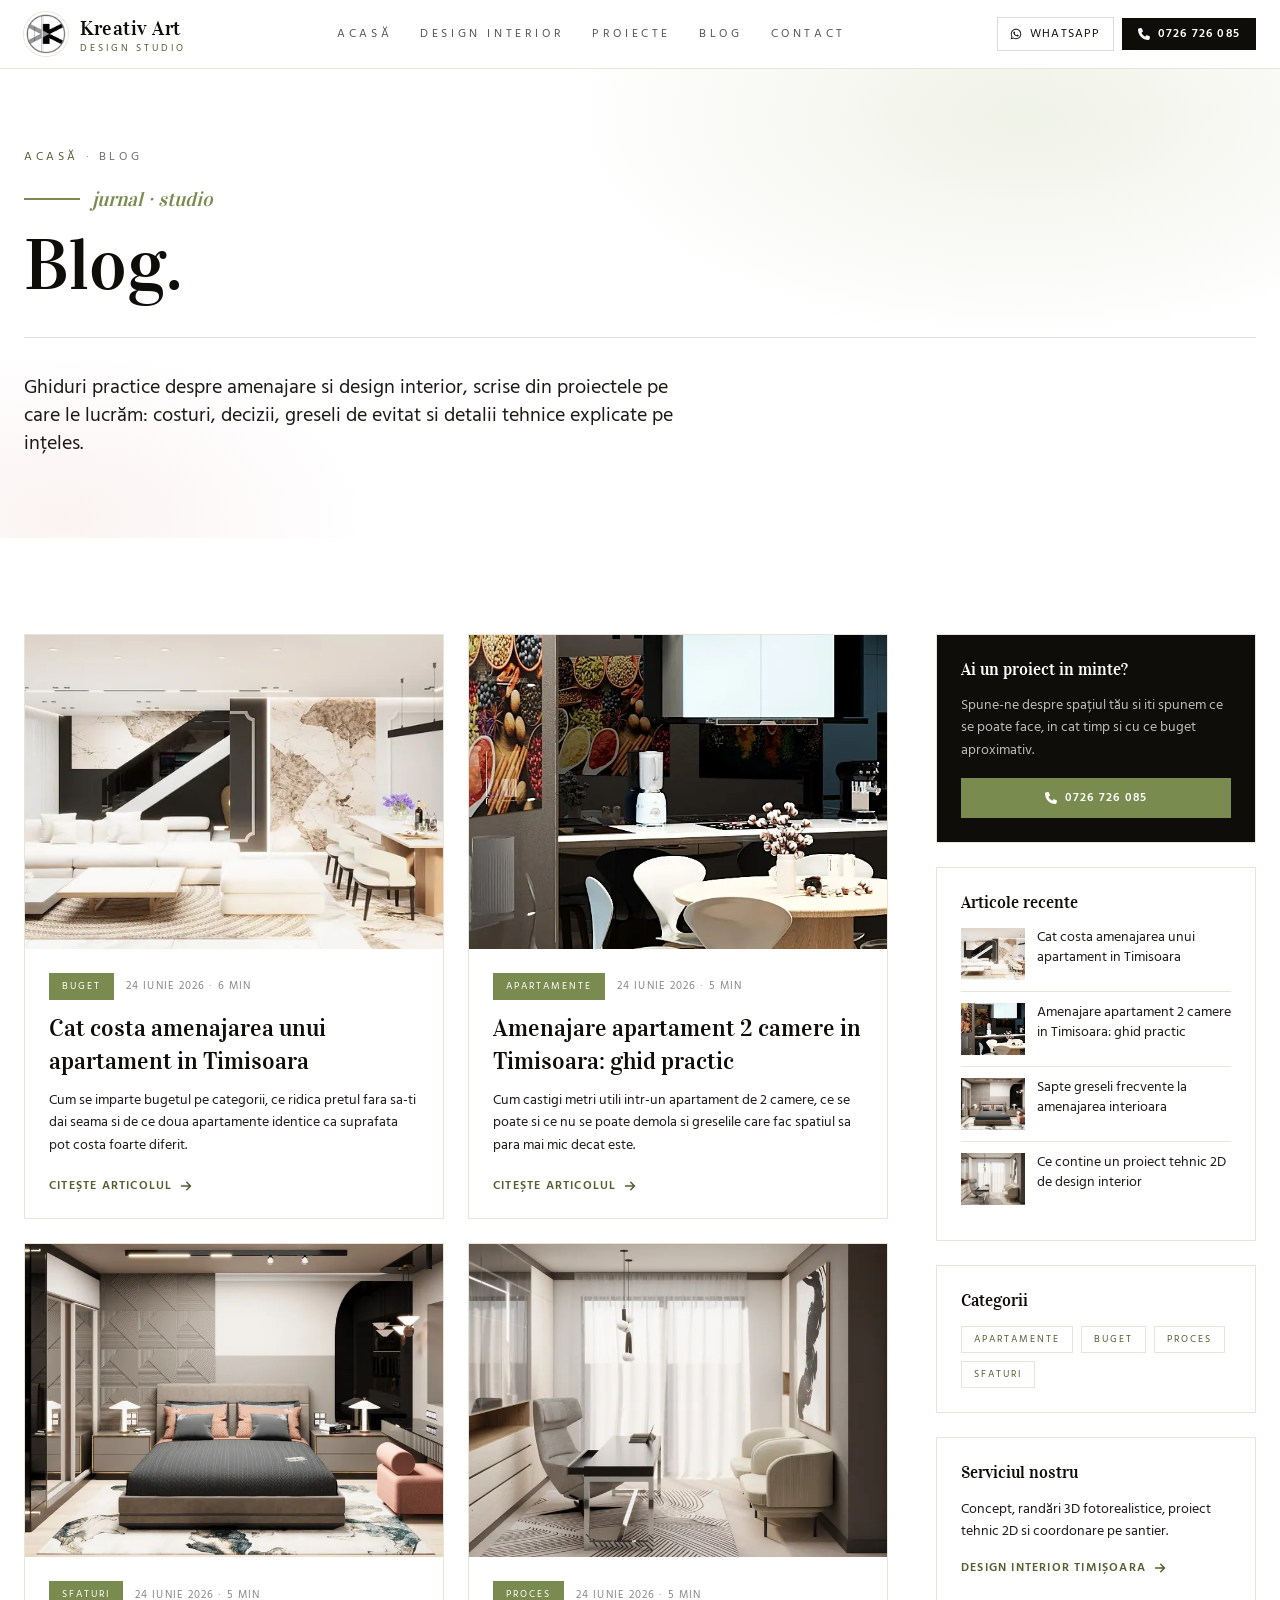
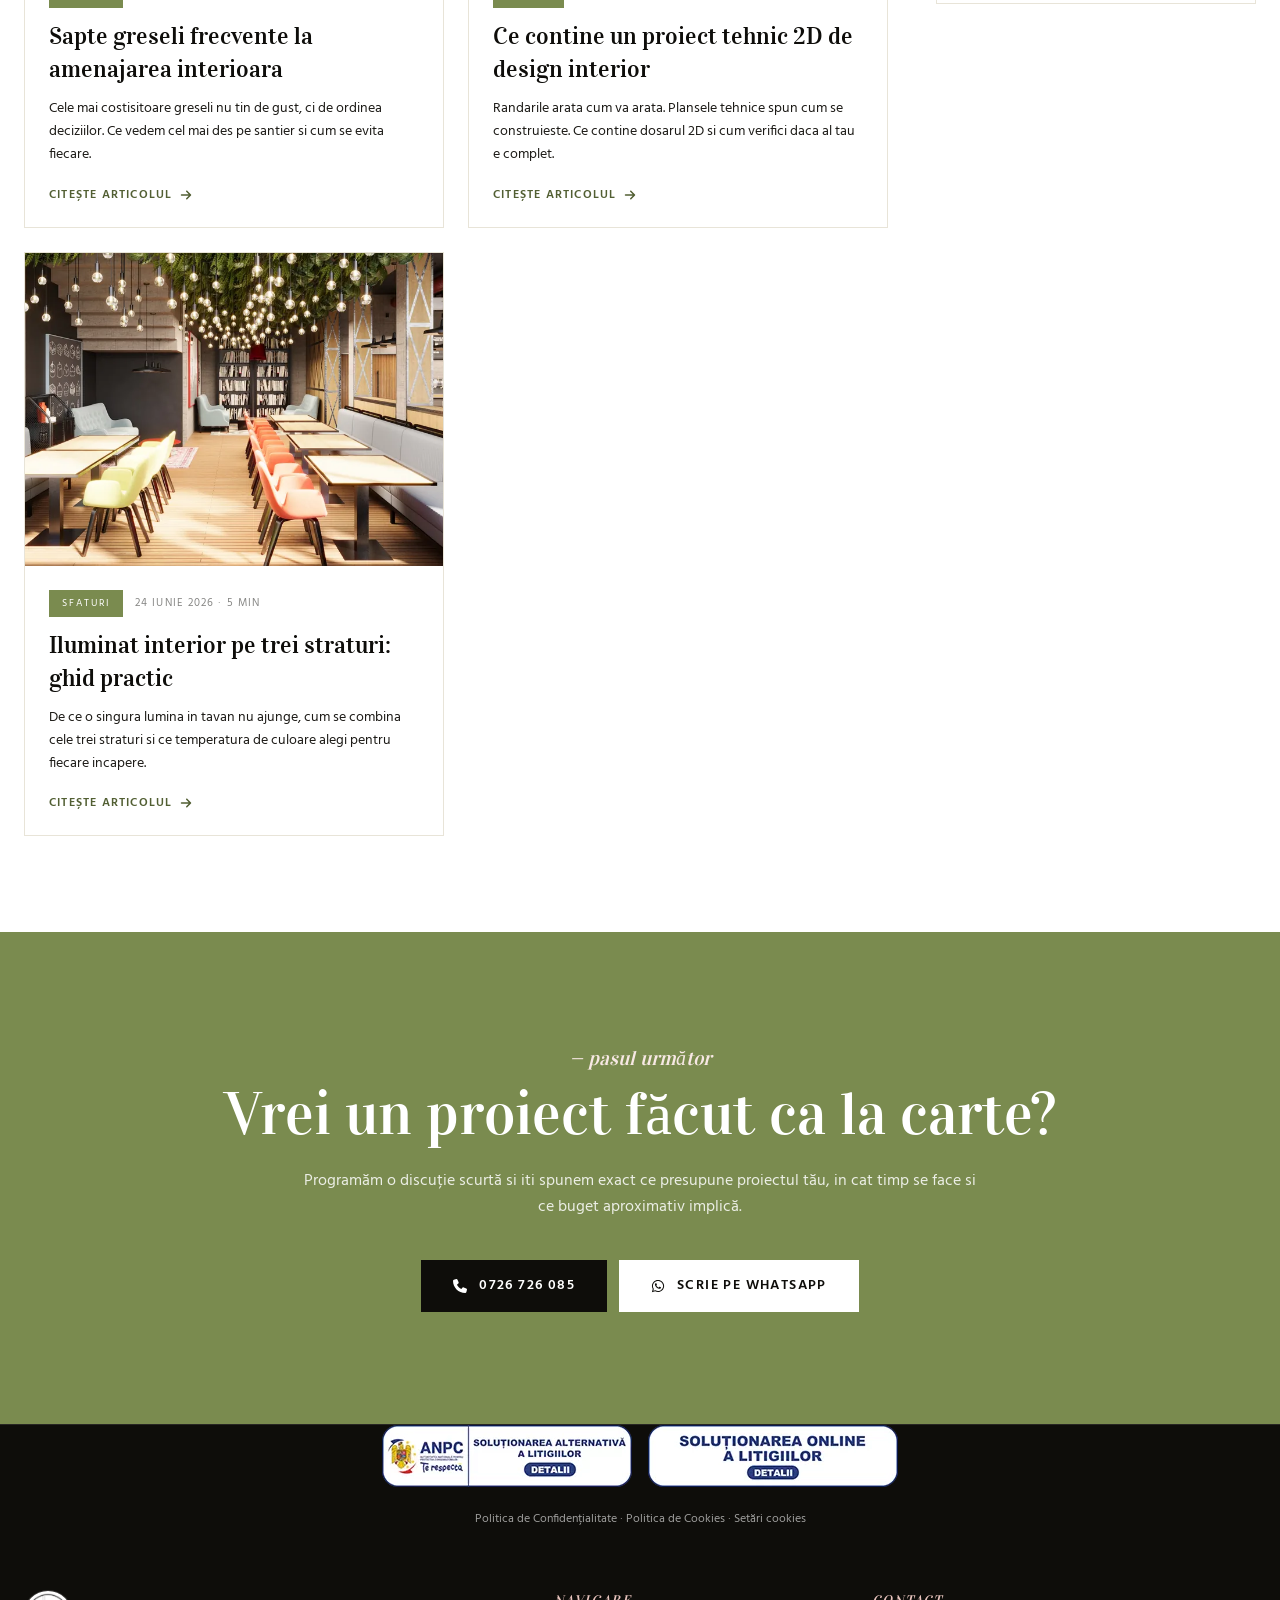
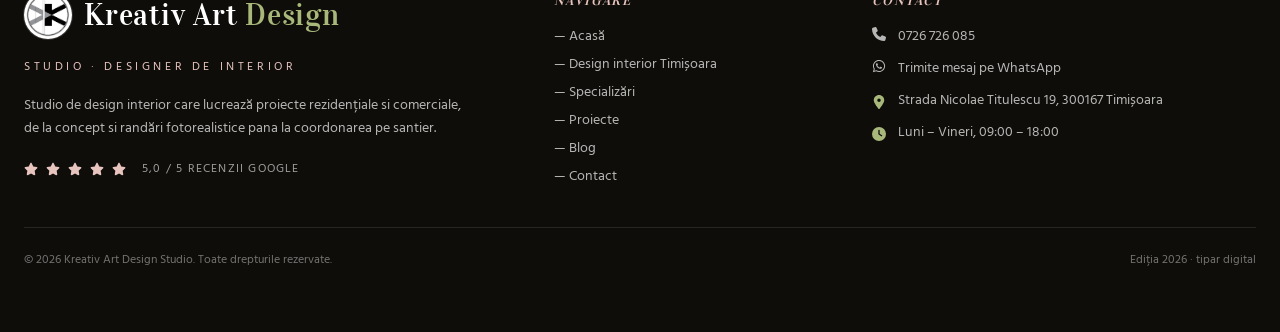
==== commit f31f5dea: "Conformitate cookies si pagini legale - banner de consimtamant cu Accept / Refuz / Setari pe categor" ====
--- a/site/blog/index.html
+++ b/site/blog/index.html
@@ -3,6 +3,20 @@
 <head>
 <meta charset="UTF-8">
 <meta name="viewport" content="width=device-width, initial-scale=1.0">
+<!-- Google Consent Mode v2 - default DENIED (ruleaza inaintea oricarui script de analiza) -->
+<script>
+  window.dataLayer = window.dataLayer || [];
+  function gtag(){dataLayer.push(arguments);}
+  gtag('consent', 'default', {
+    ad_storage: 'denied',
+    ad_user_data: 'denied',
+    ad_personalization: 'denied',
+    analytics_storage: 'denied',
+    functionality_storage: 'denied',
+    personalization_storage: 'denied',
+    security_storage: 'granted'
+  });
+</script>
 <title>Blog - Design interior si amenajari | Kreativ Art Design</title>
 <meta name="description" content="Articole despre design interior si amenajari: costuri, apartamente, greseli frecvente, proiect tehnic si iluminat. Ghiduri practice din Timisoara.">
 <meta name="robots" content="index,follow,max-image-preview:large">
@@ -339,6 +353,27 @@
     </div>
   </div>
 </section>
+<!-- ================= ANPC + POLITICI ================= -->
+<section class="bg-ink-700 border-t border-white/10">
+  <div class="max-w-7xl mx-auto px-4 md:px-6 py-8">
+    <div class="flex flex-wrap items-center justify-center gap-4">
+      <a href="https://anpc.ro/ce-este-sal/" target="_blank" rel="noreferrer noopener">
+        <img src="../images/anpc-sal.webp" alt="ANPC - Solu&#539;ionarea Alternativ&#259; a Litigiilor" width="250" height="62" loading="lazy" decoding="async" style="max-width:100%;height:auto">
+      </a>
+      <a href="https://consumer-redress.ec.europa.eu/index_ro" target="_blank" rel="noreferrer noopener">
+        <img src="../images/anpc-sol.webp" alt="ANPC - Solu&#539;ionarea Online a Litigiilor" width="250" height="62" loading="lazy" decoding="async" style="max-width:100%;height:auto">
+      </a>
+    </div>
+    <p class="text-center text-xs text-white/60 mt-6">
+      <a href="/politica-de-confidentialitate/" class="hover:text-rose-300 transition">Politica de Confiden&#539;ialitate</a>
+      <span class="text-white/30"> &middot; </span>
+      <a href="/politica-de-cookies/" class="hover:text-rose-300 transition">Politica de Cookies</a>
+      <span class="text-white/30"> &middot; </span>
+      <a href="#" data-gmc-open class="hover:text-rose-300 transition">Set&#259;ri cookies</a>
+    </p>
+  </div>
+</section>
+
 <footer class="bg-ink-700 text-white/70">
   <div class="max-w-7xl mx-auto px-4 md:px-6 py-16">
     <div class="grid lg:grid-cols-12 gap-10 mb-10">
@@ -387,11 +422,9 @@
   <a href="https://wa.me/40726726085" class="py-4 text-center text-sm display"><svg class="inline-block fill-current align-[-0.125em]" width="1em" height="1em" aria-hidden="true" focusable="false"><use href="#i-whatsapp"/></svg> WhatsApp</a>
 </div>
 <div class="md:hidden h-16"></div>
-<!-- Google tag (gtag.js) -->
-<script async src="https://www.googletagmanager.com/gtag/js?id=G-HKGL1LG9NJ"></script>
-<script>
-  window.dataLayer = window.dataLayer || [];
-  function gtag(){dataLayer.push(arguments);}
+<!-- Google Analytics - blocat pana la consimtamant (categoria: statistici) -->
+<script type="text/plain" data-gmc-cat="analytics" async src="https://www.googletagmanager.com/gtag/js?id=G-HKGL1LG9NJ"></script>
+<script type="text/plain" data-gmc-cat="analytics">
   gtag('js', new Date());
   gtag('config', 'G-HKGL1LG9NJ');
 </script>
@@ -403,5 +436,6 @@
     els.forEach(function(el){io.observe(el)});
   })();
 </script>
+<script src="/gdpr.js" defer></script>
 </body>
 </html>
